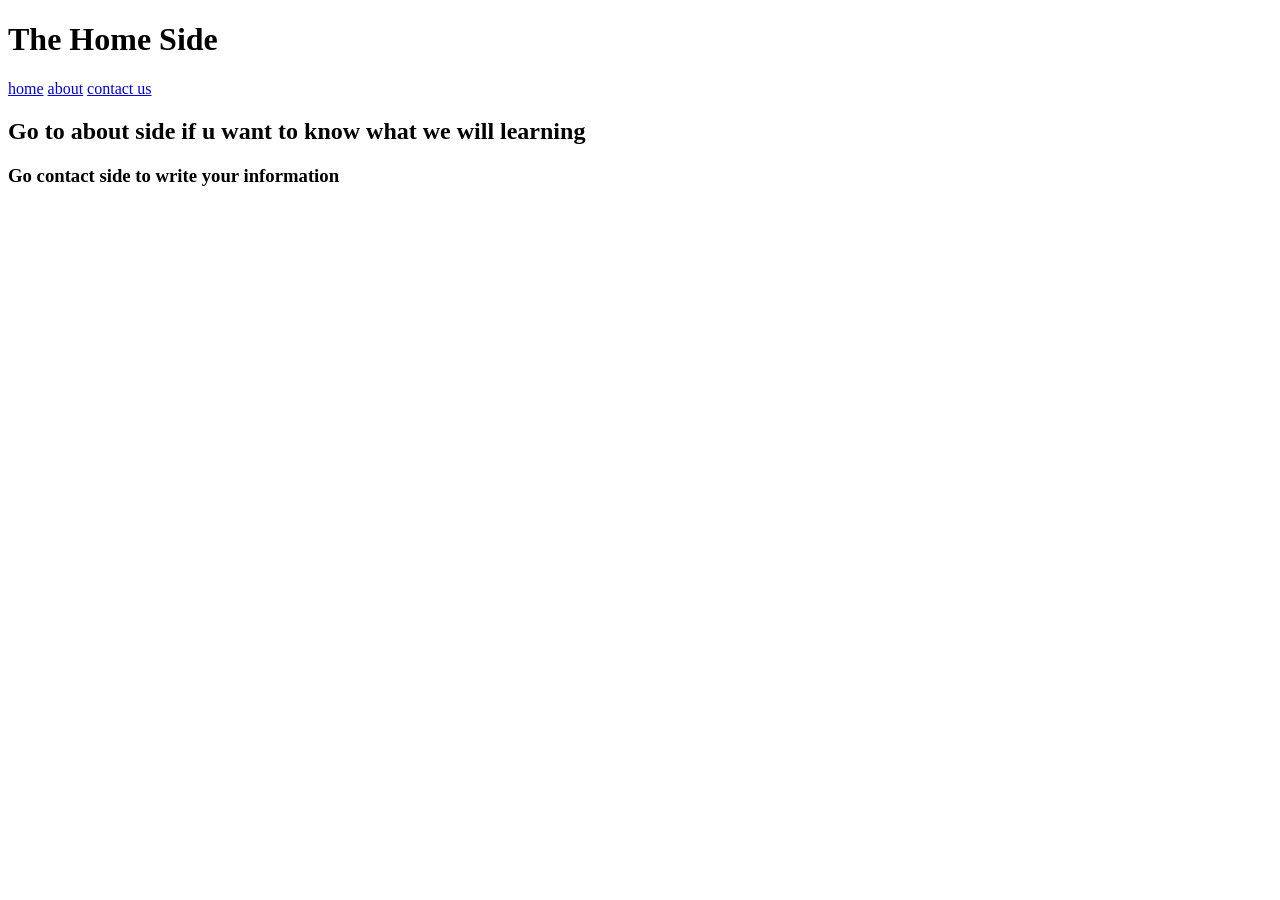
==== project/index.html @ 4d1aee8d "first commit" ====
<!DOCTYPE html>
<html lang="en">
<head>
    <meta charset="UTF-8">
    <meta name="viewport" content="width=device-width, initial-scale=1.0">
    <title>Document</title>
</head>
<body>
    <header><h1>The Home Side</h1></header>
     <nav><a href="index.html">home</a>
        <a href="about.html">about</a>
        <a href="contact.html">contact us</a>
    </nav>
    <main>
     <section>
        <h2>Go to about side if u want to know what we will learning</h2>
     </section>
    <section><h3>Go  contact side to write your information </h3></section>

    </main>
</body>
</html>
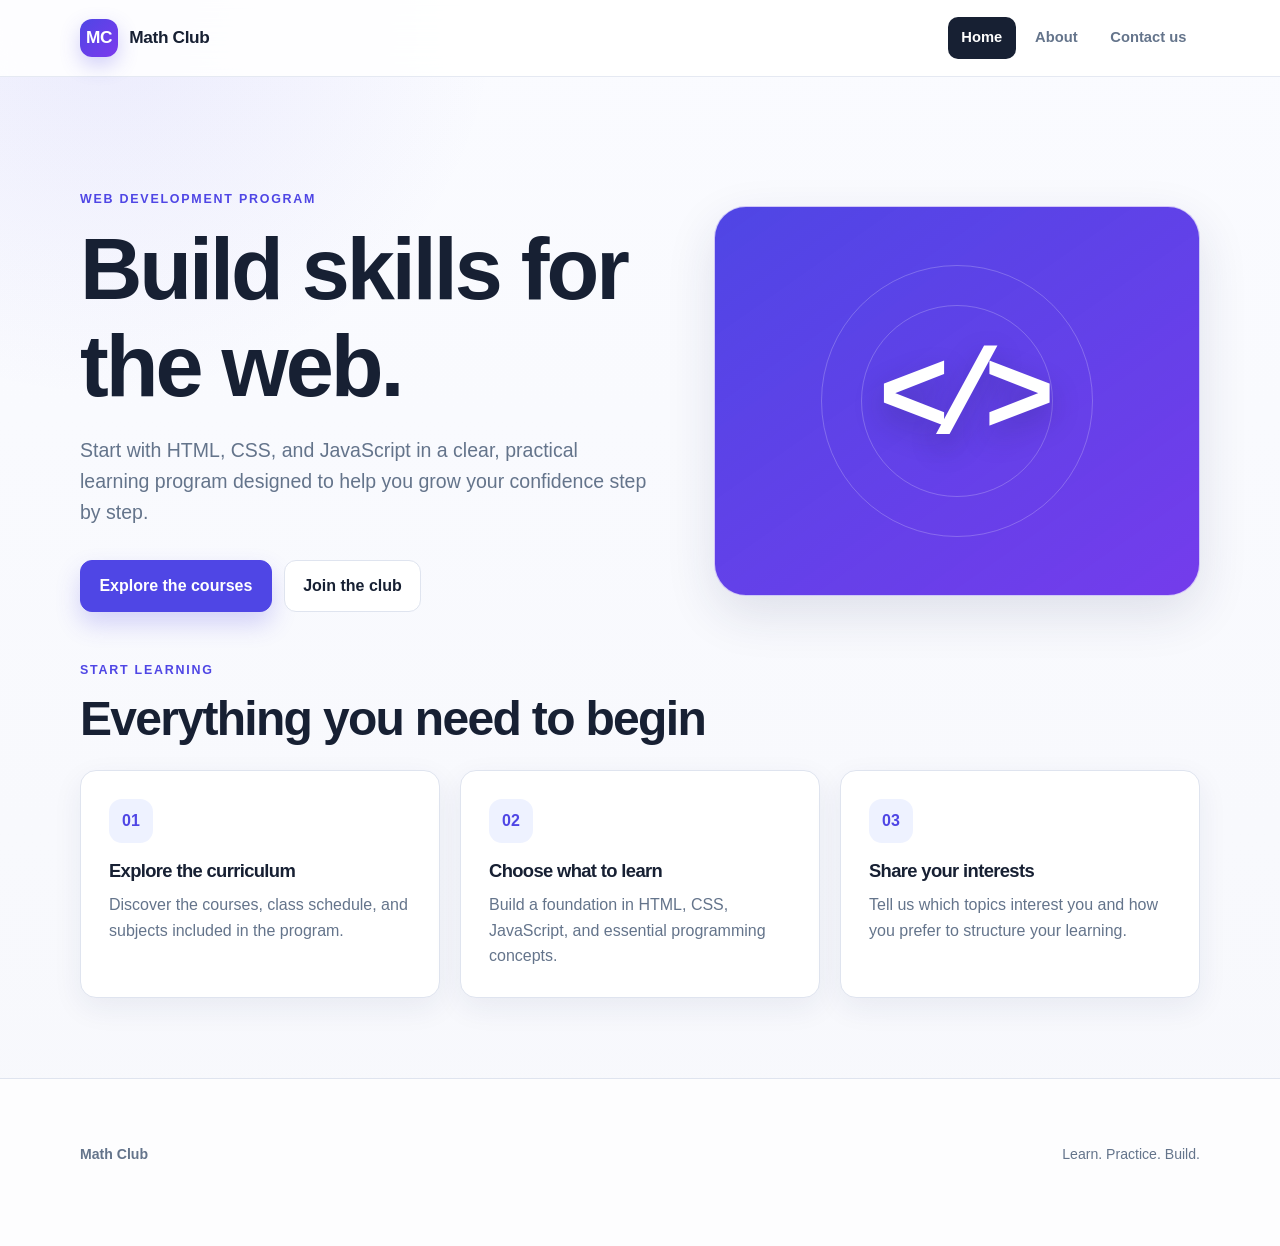
==== commit 6542bb66: "Polish the website UI Add a shared responsive design system and refactor all three pages for consist" ====
--- a/project/index.html
+++ b/project/index.html
@@ -3,20 +3,67 @@
 <head>
     <meta charset="UTF-8">
     <meta name="viewport" content="width=device-width, initial-scale=1.0">
-    <title>Document</title>
+    <meta name="description" content="Learn the foundations of web development at Math Club.">
+    <title>Math Club | Learn Web Development</title>
+    <link rel="stylesheet" href="styles.css">
 </head>
 <body>
-    <header><h1>The Home Side</h1></header>
-     <nav><a href="index.html">home</a>
-        <a href="about.html">about</a>
-        <a href="contact.html">contact us</a>
-    </nav>
-    <main>
-     <section>
-        <h2>Go to about side if u want to know what we will learning</h2>
-     </section>
-    <section><h3>Go  contact side to write your information </h3></section>
-
+    <a class="skip-link" href="#main-content">Skip to main content</a>
+    <header class="site-header">
+        <div class="header-inner">
+            <a class="brand" href="index.html" aria-label="Math Club home">
+                <span class="brand-mark" aria-hidden="true">MC</span>
+                <span>Math Club</span>
+            </a>
+            <nav class="nav-links" aria-label="Primary navigation">
+                <a href="index.html" aria-current="page">Home</a>
+                <a href="about.html">About</a>
+                <a href="contact.html">Contact us</a>
+            </nav>
+        </div>
+    </header>
+    <main class="container" id="main-content">
+        <section class="hero" aria-labelledby="hero-title">
+            <div>
+                <p class="eyebrow">Web development program</p>
+                <h1 id="hero-title">Build skills for the web.</h1>
+                <p class="hero-copy">Start with HTML, CSS, and JavaScript in a clear, practical learning program designed to help you grow your confidence step by step.</p>
+                <div class="hero-actions">
+                    <a class="button primary" href="about.html">Explore the courses</a>
+                    <a class="button" href="contact.html">Join the club</a>
+                </div>
+            </div>
+            <div class="hero-card" aria-label="Web development code">
+                <span class="code-symbol" aria-hidden="true">&lt;/&gt;</span>
+            </div>
+        </section>
+        <section aria-labelledby="start-title">
+            <p class="eyebrow">Start learning</p>
+            <h2 id="start-title">Everything you need to begin</h2>
+            <div class="section-grid">
+                <article class="card feature-card">
+                    <span class="card-icon" aria-hidden="true">01</span>
+                    <h3>Explore the curriculum</h3>
+                    <p>Discover the courses, class schedule, and subjects included in the program.</p>
+                </article>
+                <article class="card feature-card">
+                    <span class="card-icon" aria-hidden="true">02</span>
+                    <h3>Choose what to learn</h3>
+                    <p>Build a foundation in HTML, CSS, JavaScript, and essential programming concepts.</p>
+                </article>
+                <article class="card feature-card">
+                    <span class="card-icon" aria-hidden="true">03</span>
+                    <h3>Share your interests</h3>
+                    <p>Tell us which topics interest you and how you prefer to structure your learning.</p>
+                </article>
+            </div>
+        </section>
     </main>
+    <footer class="site-footer">
+        <div class="footer-inner container">
+            <strong>Math Club</strong>
+            <span>Learn. Practice. Build.</span>
+        </div>
+    </footer>
 </body>
 </html>
--- a/project/styles.css
+++ b/project/styles.css
@@ -0,0 +1,675 @@
+:root {
+    --ink: #172033;
+    --muted: #64748b;
+    --paper: #f7f8fc;
+    --surface: #ffffff;
+    --line: #dfe4ef;
+    --primary: #4f46e5;
+    --primary-dark: #3730a3;
+    --accent: #06b6d4;
+    --accent-soft: #cffafe;
+    --shadow: 0 18px 50px rgba(32, 45, 94, 0.12);
+    --radius-lg: 24px;
+    --radius-md: 16px;
+    --radius-sm: 10px;
+}
+
+* {
+    box-sizing: border-box;
+}
+
+html {
+    scroll-behavior: smooth;
+}
+
+body {
+    margin: 0;
+    min-width: 320px;
+    min-height: 100vh;
+    color: var(--ink);
+    background:
+        radial-gradient(circle at 8% 0%, rgba(79, 70, 229, 0.09), transparent 25rem),
+        linear-gradient(180deg, #fafbff 0%, var(--paper) 100%);
+    font-family: Inter, "Segoe UI", Arial, sans-serif;
+    line-height: 1.6;
+}
+
+a {
+    color: inherit;
+}
+
+img {
+    max-width: 100%;
+    display: block;
+}
+
+.skip-link {
+    position: fixed;
+    left: 1rem;
+    top: -5rem;
+    z-index: 100;
+    padding: 0.75rem 1rem;
+    border-radius: var(--radius-sm);
+    background: var(--ink);
+    color: #fff;
+    text-decoration: none;
+}
+
+.skip-link:focus {
+    top: 1rem;
+}
+
+.site-header {
+    position: sticky;
+    top: 0;
+    z-index: 20;
+    border-bottom: 1px solid rgba(223, 228, 239, 0.8);
+    background: rgba(255, 255, 255, 0.88);
+    backdrop-filter: blur(18px);
+}
+
+.header-inner,
+.container {
+    width: min(1120px, calc(100% - 40px));
+    margin-inline: auto;
+}
+
+.header-inner {
+    min-height: 76px;
+    display: flex;
+    align-items: center;
+    justify-content: space-between;
+    gap: 2rem;
+}
+
+.brand {
+    display: inline-flex;
+    align-items: center;
+    gap: 0.7rem;
+    color: var(--ink);
+    font-size: 1.08rem;
+    font-weight: 800;
+    letter-spacing: -0.02em;
+    text-decoration: none;
+}
+
+.brand-mark {
+    width: 38px;
+    height: 38px;
+    display: grid;
+    place-items: center;
+    border-radius: 12px;
+    background: linear-gradient(135deg, var(--primary), #7c3aed);
+    color: #fff;
+    box-shadow: 0 8px 20px rgba(79, 70, 229, 0.25);
+}
+
+.nav-links {
+    display: flex;
+    align-items: center;
+    gap: 0.35rem;
+}
+
+.nav-links a {
+    padding: 0.55rem 0.85rem;
+    border-radius: 10px;
+    color: var(--muted);
+    font-size: 0.92rem;
+    font-weight: 700;
+    text-decoration: none;
+    transition: 180ms ease;
+}
+
+.nav-links a:hover {
+    background: #f0f2ff;
+    color: var(--primary);
+}
+
+.nav-links a[aria-current="page"] {
+    background: var(--ink);
+    color: #fff;
+}
+
+.container {
+    padding-block: 64px 80px;
+}
+
+.hero {
+    min-height: 520px;
+    display: grid;
+    grid-template-columns: 1.08fr 0.92fr;
+    align-items: center;
+    gap: 64px;
+}
+
+.eyebrow {
+    margin: 0 0 0.7rem;
+    color: var(--primary);
+    font-size: 0.78rem;
+    font-weight: 800;
+    letter-spacing: 0.14em;
+    text-transform: uppercase;
+}
+
+h1,
+h2,
+h3,
+p {
+    margin-top: 0;
+}
+
+h1,
+h2,
+h3 {
+    line-height: 1.12;
+    letter-spacing: -0.035em;
+}
+
+h1 {
+    max-width: 720px;
+    margin-bottom: 1.25rem;
+    font-size: clamp(2.8rem, 7vw, 5.4rem);
+}
+
+h2 {
+    margin-bottom: 1.25rem;
+    font-size: clamp(1.9rem, 4vw, 3rem);
+}
+
+h3 {
+    margin-bottom: 0.65rem;
+    font-size: 1.15rem;
+}
+
+.hero-copy {
+    max-width: 590px;
+    margin-bottom: 2rem;
+    color: var(--muted);
+    font-size: clamp(1.05rem, 2vw, 1.22rem);
+}
+
+.hero-actions {
+    display: flex;
+    flex-wrap: wrap;
+    gap: 0.75rem;
+}
+
+.button {
+    min-height: 48px;
+    display: inline-flex;
+    align-items: center;
+    justify-content: center;
+    padding: 0.75rem 1.15rem;
+    border: 1px solid var(--line);
+    border-radius: 12px;
+    background: var(--surface);
+    color: var(--ink);
+    font-weight: 800;
+    text-decoration: none;
+    transition: transform 180ms ease, box-shadow 180ms ease, border-color 180ms ease;
+}
+
+.button.primary {
+    border-color: var(--primary);
+    background: var(--primary);
+    color: #fff;
+    box-shadow: 0 12px 24px rgba(79, 70, 229, 0.22);
+}
+
+.button:hover {
+    transform: translateY(-2px);
+    border-color: #bcc6da;
+    box-shadow: 0 12px 28px rgba(32, 45, 94, 0.12);
+}
+
+.button.primary:hover {
+    border-color: var(--primary-dark);
+    background: var(--primary-dark);
+}
+
+.hero-card {
+    position: relative;
+    min-height: 390px;
+    display: grid;
+    place-items: center;
+    overflow: hidden;
+    border: 1px solid rgba(255, 255, 255, 0.7);
+    border-radius: 32px;
+    background:
+        linear-gradient(145deg, rgba(79, 70, 229, 0.94), rgba(124, 58, 237, 0.82)),
+        #4f46e5;
+    box-shadow: var(--shadow);
+}
+
+.hero-card::before,
+.hero-card::after {
+    content: "";
+    position: absolute;
+    border: 1px solid rgba(255, 255, 255, 0.22);
+    border-radius: 50%;
+}
+
+.hero-card::before {
+    width: 270px;
+    height: 270px;
+}
+
+.hero-card::after {
+    width: 190px;
+    height: 190px;
+}
+
+.code-symbol {
+    position: relative;
+    z-index: 1;
+    color: #fff;
+    font-family: Consolas, "Courier New", monospace;
+    font-size: clamp(4.5rem, 10vw, 7.5rem);
+    font-weight: 800;
+    letter-spacing: -0.16em;
+    text-shadow: 0 12px 30px rgba(30, 27, 75, 0.28);
+}
+
+.section-grid {
+    display: grid;
+    grid-template-columns: repeat(3, 1fr);
+    gap: 20px;
+    margin-top: 24px;
+}
+
+.card {
+    border: 1px solid var(--line);
+    border-radius: var(--radius-md);
+    background: var(--surface);
+    box-shadow: 0 10px 30px rgba(32, 45, 94, 0.07);
+}
+
+.feature-card {
+    padding: 28px;
+    transition: transform 180ms ease, box-shadow 180ms ease;
+}
+
+.feature-card:hover {
+    transform: translateY(-4px);
+    box-shadow: var(--shadow);
+}
+
+.card-icon {
+    width: 44px;
+    height: 44px;
+    display: grid;
+    place-items: center;
+    margin-bottom: 1.15rem;
+    border-radius: 13px;
+    background: #eef2ff;
+    color: var(--primary);
+    font-weight: 900;
+}
+
+.feature-card p,
+.content-card p {
+    margin-bottom: 0;
+    color: var(--muted);
+}
+
+.page-heading {
+    max-width: 720px;
+    margin-bottom: 40px;
+}
+
+.page-heading p {
+    max-width: 620px;
+    color: var(--muted);
+    font-size: 1.08rem;
+}
+
+.about-layout,
+.contact-layout {
+    display: grid;
+    grid-template-columns: minmax(0, 1.35fr) minmax(280px, 0.65fr);
+    align-items: start;
+    gap: 24px;
+}
+
+.content-card {
+    padding: clamp(24px, 4vw, 40px);
+}
+
+.table-wrap {
+    overflow-x: auto;
+    margin-top: 20px;
+    border: 1px solid var(--line);
+    border-radius: var(--radius-md);
+}
+
+table {
+    width: 100%;
+    border-collapse: collapse;
+    background: var(--surface);
+}
+
+.table-caption {
+    position: absolute;
+    width: 1px;
+    height: 1px;
+    overflow: hidden;
+    clip: rect(0 0 0 0);
+    clip-path: inset(50%);
+    white-space: nowrap;
+}
+
+th,
+td {
+    padding: 16px 18px;
+    border-bottom: 1px solid var(--line);
+    text-align: left;
+}
+
+th {
+    background: #f4f6fb;
+    color: var(--ink);
+    font-size: 0.82rem;
+    letter-spacing: 0.06em;
+    text-transform: uppercase;
+}
+
+tr:last-child td {
+    border-bottom: 0;
+}
+
+tbody tr {
+    transition: background 160ms ease;
+}
+
+tbody tr:hover {
+    background: #fafaff;
+}
+
+.curriculum-list {
+    display: grid;
+    gap: 10px;
+    margin: 18px 0 24px;
+    padding: 0;
+    list-style: none;
+}
+
+.curriculum-list li {
+    display: flex;
+    align-items: center;
+    gap: 12px;
+    padding: 12px 14px;
+    border: 1px solid var(--line);
+    border-radius: 12px;
+    background: #fafbff;
+    font-weight: 750;
+}
+
+.curriculum-list li::before {
+    content: "";
+    width: 8px;
+    height: 8px;
+    flex: 0 0 auto;
+    border-radius: 50%;
+    background: var(--accent);
+    box-shadow: 0 0 0 5px var(--accent-soft);
+}
+
+.learning-image {
+    width: 100%;
+    max-height: 260px;
+    object-fit: cover;
+    border-radius: 14px;
+}
+
+.contact-layout {
+    grid-template-columns: minmax(0, 1fr) 280px;
+}
+
+.contact-form {
+    display: grid;
+    gap: 22px;
+}
+
+.form-grid {
+    display: grid;
+    grid-template-columns: repeat(2, minmax(0, 1fr));
+    gap: 18px;
+}
+
+.field {
+    display: grid;
+    gap: 7px;
+}
+
+.field label,
+.field legend,
+.choice-group legend {
+    color: var(--ink);
+    font-size: 0.9rem;
+    font-weight: 800;
+}
+
+input,
+select,
+textarea {
+    width: 100%;
+    border: 1px solid #ccd4e4;
+    border-radius: 12px;
+    background: #fff;
+    color: var(--ink);
+    font: inherit;
+    transition: border-color 160ms ease, box-shadow 160ms ease;
+}
+
+input,
+select {
+    min-height: 48px;
+    padding: 0.72rem 0.85rem;
+}
+
+textarea {
+    min-height: 140px;
+    resize: vertical;
+    padding: 0.8rem 0.85rem;
+}
+
+input:focus,
+select:focus,
+textarea:focus,
+.choice-option:has(input:focus-visible) {
+    outline: none;
+    border-color: var(--primary);
+    box-shadow: 0 0 0 4px rgba(79, 70, 229, 0.12);
+}
+
+.choice-group {
+    display: grid;
+    gap: 10px;
+    margin: 0;
+    padding: 0;
+    border: 0;
+}
+
+.choice-row {
+    display: flex;
+    flex-wrap: wrap;
+    gap: 10px;
+}
+
+.choice-option {
+    min-height: 44px;
+    display: inline-flex;
+    align-items: center;
+    gap: 8px;
+    padding: 0.55rem 0.75rem;
+    border: 1px solid var(--line);
+    border-radius: 10px;
+    background: #fafbff;
+    color: var(--ink);
+    cursor: pointer;
+}
+
+.choice-option input {
+    width: 17px;
+    height: 17px;
+    min-height: 17px;
+    padding: 0;
+    accent-color: var(--primary);
+}
+
+.choice-option:has(input:checked) {
+    border-color: #a9a5ef;
+    background: #f1f0ff;
+}
+
+.submit-button {
+    min-height: 50px;
+    justify-self: start;
+    border: 0;
+    border-radius: 12px;
+    background: var(--primary);
+    color: #fff;
+    padding: 0.75rem 1.35rem;
+    font: inherit;
+    font-weight: 800;
+    cursor: pointer;
+    box-shadow: 0 12px 24px rgba(79, 70, 229, 0.22);
+    transition: 180ms ease;
+}
+
+.submit-button:hover {
+    transform: translateY(-2px);
+    background: var(--primary-dark);
+}
+
+.contact-aside {
+    padding: 24px;
+    background: var(--ink);
+    color: #fff;
+}
+
+.contact-aside p {
+    color: #cbd5e1;
+}
+
+.aside-items {
+    display: grid;
+    gap: 14px;
+    margin-top: 22px;
+}
+
+.aside-item {
+    padding-top: 14px;
+    border-top: 1px solid rgba(255, 255, 255, 0.12);
+}
+
+.aside-item strong {
+    display: block;
+    color: var(--accent-soft);
+}
+
+.site-footer {
+    border-top: 1px solid var(--line);
+    background: rgba(255, 255, 255, 0.75);
+}
+
+.footer-inner {
+    min-height: 72px;
+    display: flex;
+    align-items: center;
+    justify-content: space-between;
+    gap: 1rem;
+    color: var(--muted);
+    font-size: 0.88rem;
+}
+
+@media (max-width: 820px) {
+    .header-inner {
+        align-items: flex-start;
+        padding-block: 14px;
+    }
+
+    .hero,
+    .about-layout,
+    .contact-layout {
+        grid-template-columns: 1fr;
+    }
+
+    .hero {
+        gap: 36px;
+    }
+
+    .hero-card {
+        min-height: 300px;
+    }
+
+    .section-grid {
+        grid-template-columns: repeat(2, 1fr);
+    }
+
+    .contact-layout {
+        gap: 18px;
+    }
+}
+
+@media (max-width: 620px) {
+    .header-inner,
+    .container,
+    .footer-inner {
+        width: min(100% - 28px, 1120px);
+    }
+
+    .header-inner {
+        display: grid;
+        gap: 10px;
+    }
+
+    .nav-links {
+        width: 100%;
+        display: grid;
+        grid-template-columns: repeat(3, 1fr);
+    }
+
+    .nav-links a {
+        text-align: center;
+    }
+
+    .container {
+        padding-block: 42px 56px;
+    }
+
+    .hero {
+        min-height: auto;
+    }
+
+    h1 {
+        font-size: clamp(2.45rem, 14vw, 4rem);
+    }
+
+    .section-grid {
+        grid-template-columns: 1fr;
+    }
+
+    .form-grid {
+        grid-template-columns: 1fr;
+    }
+
+    .footer-inner {
+        align-items: flex-start;
+        flex-direction: column;
+        justify-content: center;
+        padding-block: 18px;
+    }
+}
+
+@media (prefers-reduced-motion: reduce) {
+    html {
+        scroll-behavior: auto;
+    }
+
+    *,
+    *::before,
+    *::after {
+        transition-duration: 0.01ms !important;
+    }
+}
